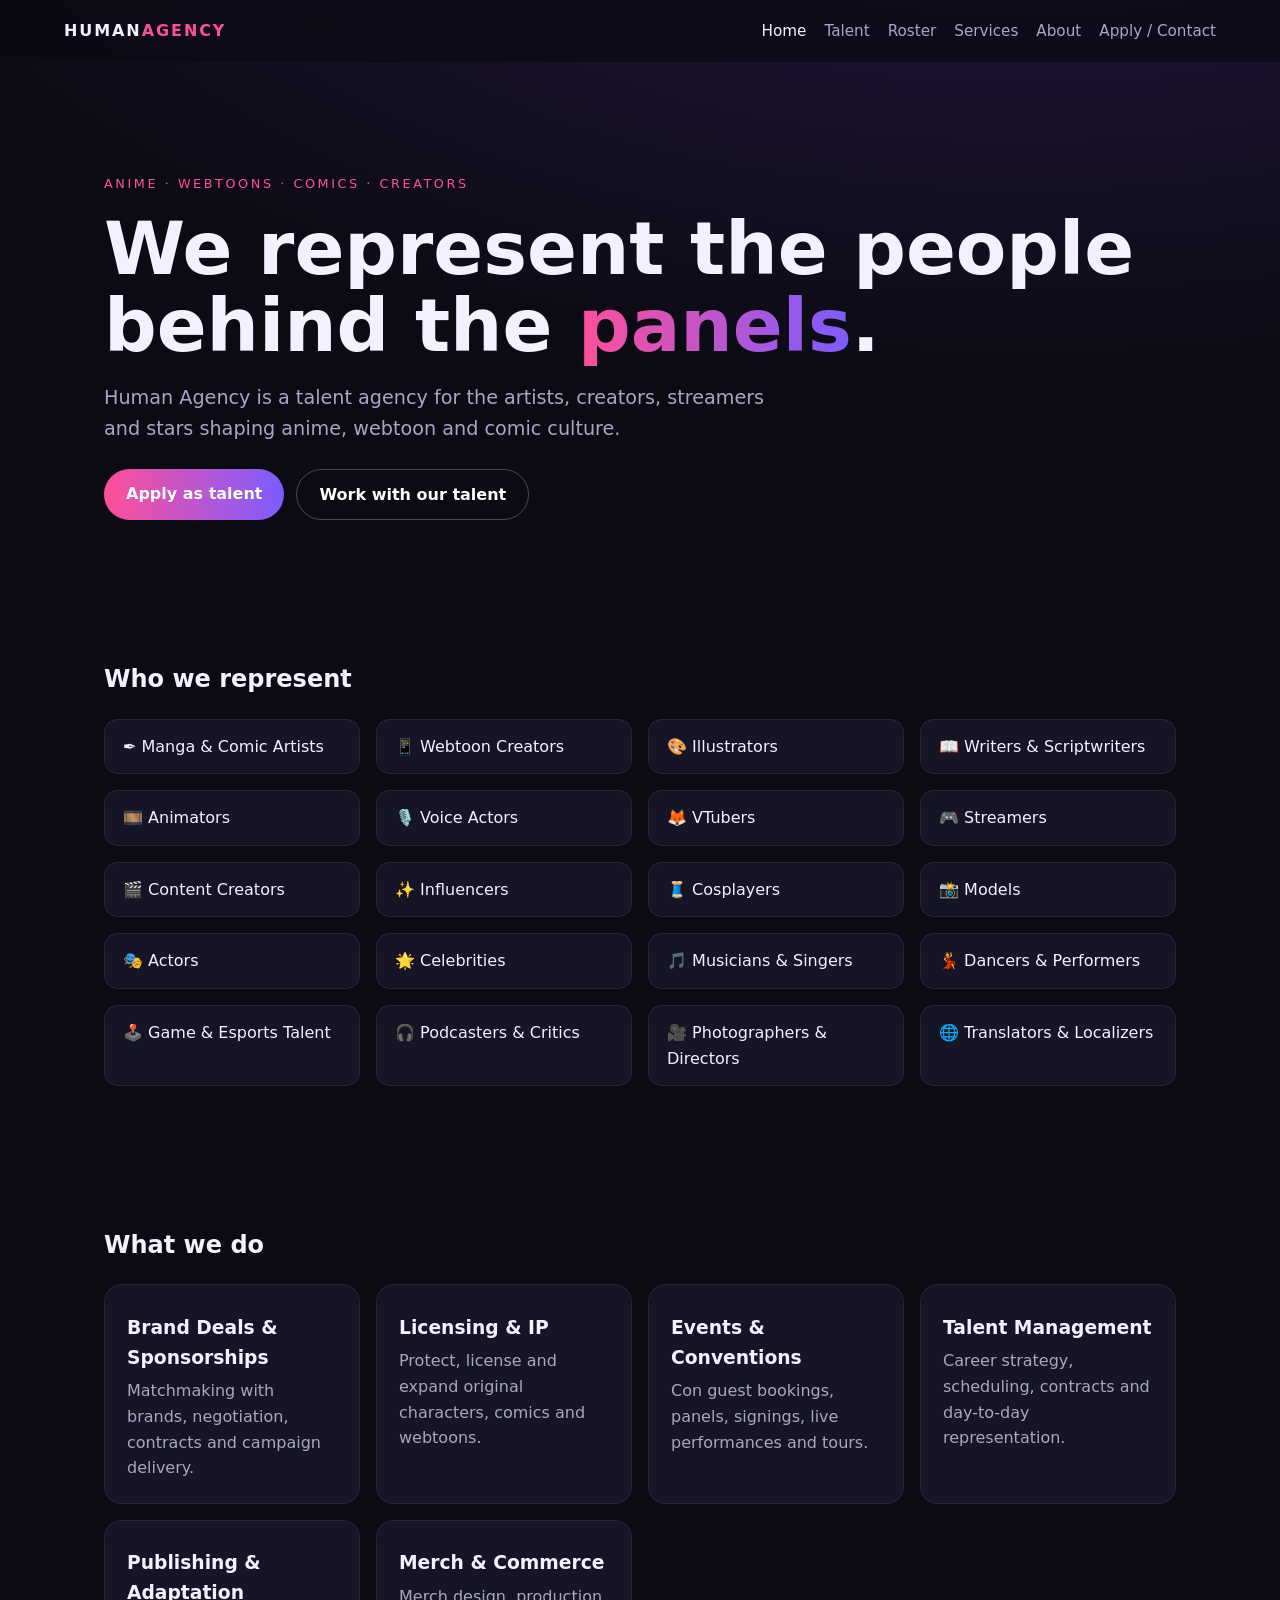
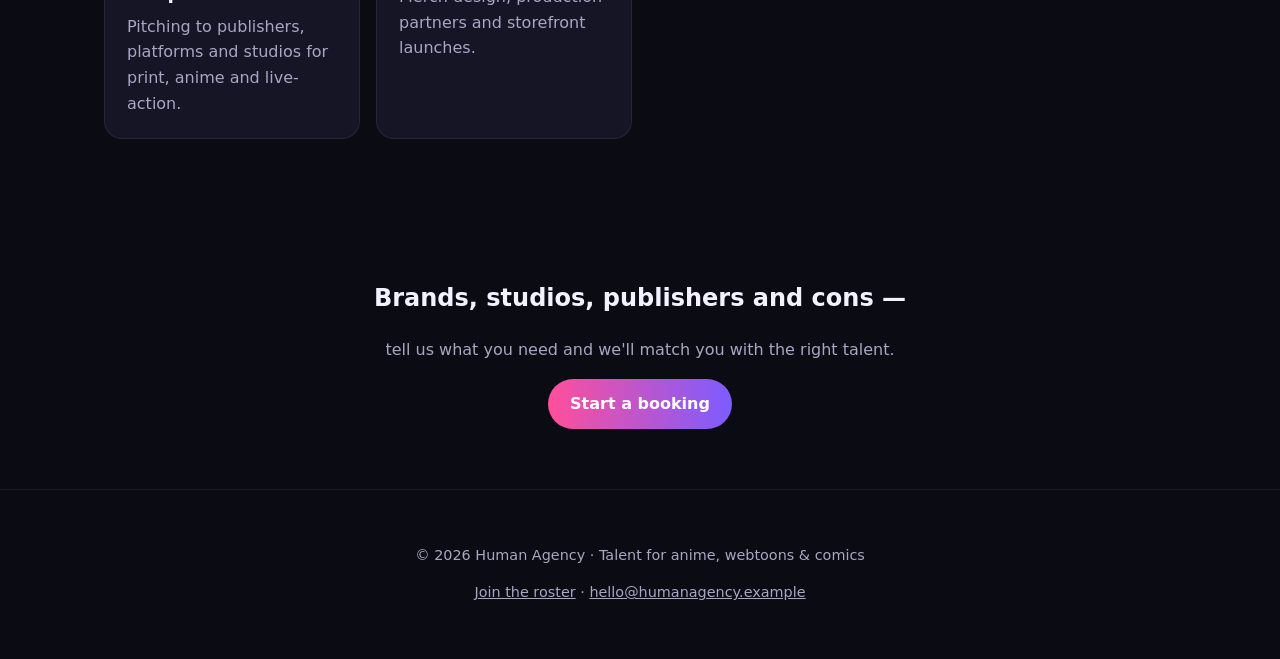
==== public/index.html @ daccbf89 "Initial Human Agency static site" ====
<!doctype html><html lang="en"><head><meta charset="utf-8"><meta name="viewport" content="width=device-width,initial-scale=1">
<title>Home · Human Agency</title><meta name="description" content="Human Agency — talent representation for anime, webtoons, comics and the creators, streamers and stars around them.">
<link rel="stylesheet" href="styles.css"></head><body>
<header class="nav"><a class="logo" href="index.html">HUMAN<span>AGENCY</span></a><nav><a href="index.html" class=active>Home</a><a href="talent.html">Talent</a><a href="roster.html">Roster</a><a href="services.html">Services</a><a href="about.html">About</a><a href="apply.html">Apply / Contact</a></nav></header>
<main><section class="hero"><p class="tag">Anime · Webtoons · Comics · Creators</p><h1>We represent the people<br>behind the <em>panels</em>.</h1>
<p class="lead">Human Agency is a talent agency for the artists, creators, streamers and stars shaping anime, webtoon and comic culture.</p>
<div class="btns"><a class="btn" href="apply.html">Apply as talent</a><a class="btn ghost" href="services.html">Work with our talent</a></div></section>
<section><h2>Who we represent</h2><div class="grid"><a class="chip" href="talent.html">✒️ Manga & Comic Artists</a><a class="chip" href="talent.html">📱 Webtoon Creators</a><a class="chip" href="talent.html">🎨 Illustrators</a><a class="chip" href="talent.html">📖 Writers & Scriptwriters</a><a class="chip" href="talent.html">🎞️ Animators</a><a class="chip" href="talent.html">🎙️ Voice Actors</a><a class="chip" href="talent.html">🦊 VTubers</a><a class="chip" href="talent.html">🎮 Streamers</a><a class="chip" href="talent.html">🎬 Content Creators</a><a class="chip" href="talent.html">✨ Influencers</a><a class="chip" href="talent.html">🧵 Cosplayers</a><a class="chip" href="talent.html">📸 Models</a><a class="chip" href="talent.html">🎭 Actors</a><a class="chip" href="talent.html">🌟 Celebrities</a><a class="chip" href="talent.html">🎵 Musicians & Singers</a><a class="chip" href="talent.html">💃 Dancers & Performers</a><a class="chip" href="talent.html">🕹️ Game & Esports Talent</a><a class="chip" href="talent.html">🎧 Podcasters & Critics</a><a class="chip" href="talent.html">🎥 Photographers & Directors</a><a class="chip" href="talent.html">🌐 Translators & Localizers</a></div></section>
<section><h2>What we do</h2><div class="grid"><div class="card"><h3>Brand Deals & Sponsorships</h3><p>Matchmaking with brands, negotiation, contracts and campaign delivery.</p></div><div class="card"><h3>Licensing & IP</h3><p>Protect, license and expand original characters, comics and webtoons.</p></div><div class="card"><h3>Events & Conventions</h3><p>Con guest bookings, panels, signings, live performances and tours.</p></div><div class="card"><h3>Talent Management</h3><p>Career strategy, scheduling, contracts and day-to-day representation.</p></div><div class="card"><h3>Publishing & Adaptation</h3><p>Pitching to publishers, platforms and studios for print, anime and live-action.</p></div><div class="card"><h3>Merch & Commerce</h3><p>Merch design, production partners and storefront launches.</p></div></div></section>
<section class="cta"><h2>Brands, studios, publishers and cons —</h2><p>tell us what you need and we'll match you with the right talent.</p><a class="btn" href="apply.html#brand">Start a booking</a></section></main>
<footer><p>© 2026 Human Agency · Talent for anime, webtoons & comics</p><p><a href="apply.html">Join the roster</a> · <a href="mailto:hello@humanagency.example">hello@humanagency.example</a></p></footer>
</body></html>
---- public/styles.css ----
:root{--bg:#0b0b14;--fg:#f3f1ff;--mut:#a9a6c4;--acc:#ff4f9a;--acc2:#7c5cff;--card:#151526}
*{box-sizing:border-box}body{margin:0;font-family:system-ui,-apple-system,Segoe UI,Roboto,sans-serif;background:radial-gradient(1200px 600px at 80% -10%,#2a1846,transparent),var(--bg);color:var(--fg);line-height:1.6}
a{color:inherit}.nav{display:flex;justify-content:space-between;align-items:center;padding:18px 5vw;position:sticky;top:0;background:#0b0b14cc;backdrop-filter:blur(10px);z-index:9;flex-wrap:wrap;gap:10px}
.logo{font-weight:900;letter-spacing:.12em;text-decoration:none}.logo span{color:var(--acc)}nav a{margin-left:18px;text-decoration:none;color:var(--mut);font-size:.95rem}nav a.active,nav a:hover{color:var(--fg)}
main section{padding:60px 5vw;max-width:1200px;margin:auto}.narrow{max-width:760px!important}
.hero{padding-top:100px!important}.hero h1{font-size:clamp(2.4rem,6vw,4.6rem);line-height:1.05;margin:.2em 0}.hero em{font-style:normal;background:linear-gradient(90deg,var(--acc),var(--acc2));-webkit-background-clip:text;color:transparent}
.tag{color:var(--acc);text-transform:uppercase;letter-spacing:.2em;font-size:.8rem}.lead{font-size:1.2rem;color:var(--mut);max-width:680px}
.btns{display:flex;gap:12px;flex-wrap:wrap;margin-top:24px}.btn{display:inline-block;padding:12px 22px;border-radius:999px;background:linear-gradient(90deg,var(--acc),var(--acc2));color:#fff;text-decoration:none;font-weight:700;border:0;cursor:pointer;font-size:1rem}.btn.ghost{background:transparent;border:1px solid #ffffff40}
.grid{display:grid;grid-template-columns:repeat(auto-fill,minmax(240px,1fr));gap:16px}.card{background:var(--card);border:1px solid #ffffff12;border-radius:18px;padding:22px;transition:.2s}.card:hover{transform:translateY(-3px);border-color:var(--acc)}
.card h3{margin:.3em 0}.card p{color:var(--mut);margin:0}.ico{font-size:2rem}.chip{padding:14px 18px;border-radius:14px;background:var(--card);text-decoration:none;border:1px solid #ffffff12}.chip:hover{border-color:var(--acc)}
.avatar{width:72px;height:72px;border-radius:50%;display:grid;place-items:center;font-size:2rem;background:linear-gradient(135deg,var(--acc2),var(--acc))}.muted{color:var(--acc)!important;font-size:.9rem}
.badge{font-size:.75rem;background:var(--acc2);color:#fff;padding:2px 10px;border-radius:99px}
.cta{text-align:center}.cta p{color:var(--mut)}
form{display:grid;gap:14px}label{display:grid;gap:6px;color:var(--mut)}input,select,textarea{background:var(--card);border:1px solid #ffffff22;color:var(--fg);padding:12px;border-radius:10px;font:inherit}
.seg{display:flex;gap:18px;flex-wrap:wrap}.seg label{display:flex;gap:8px;align-items:center;color:var(--fg)}
footer{padding:40px 5vw;color:var(--mut);border-top:1px solid #ffffff12;text-align:center;font-size:.9rem}
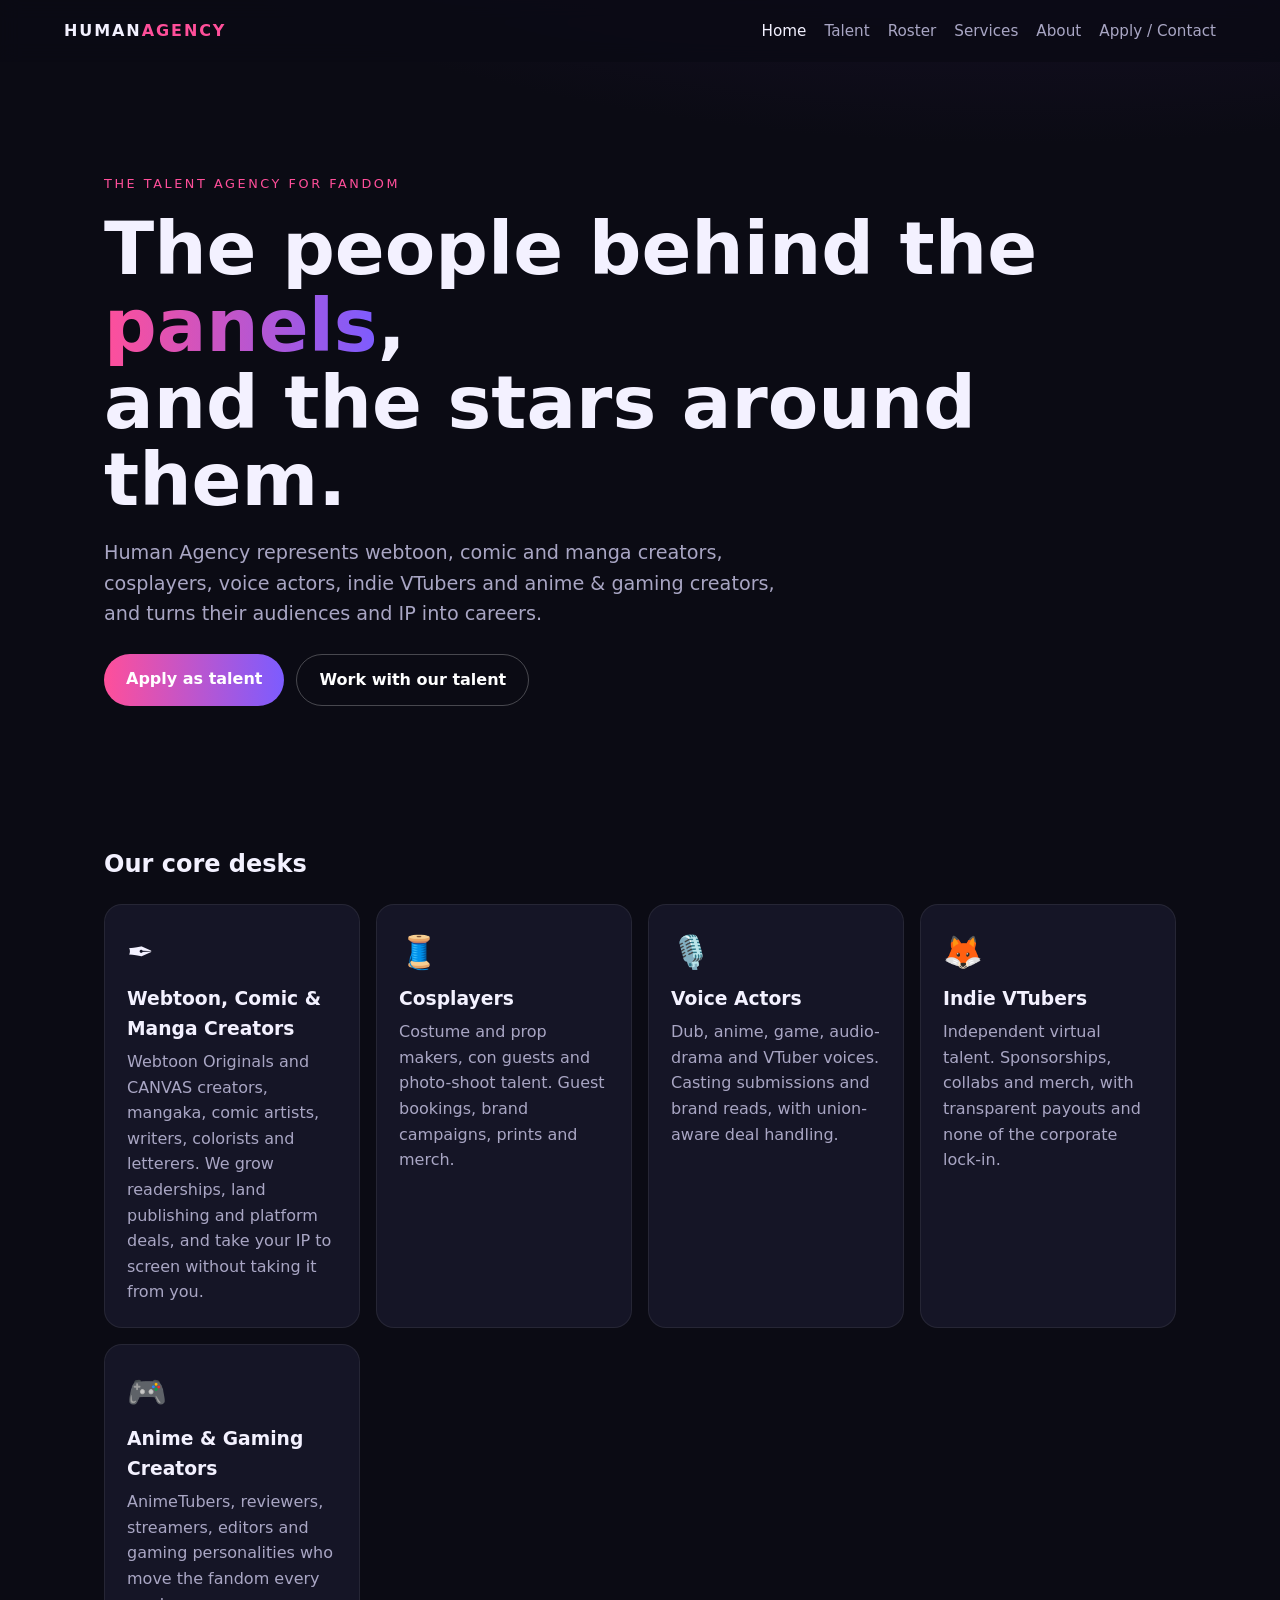
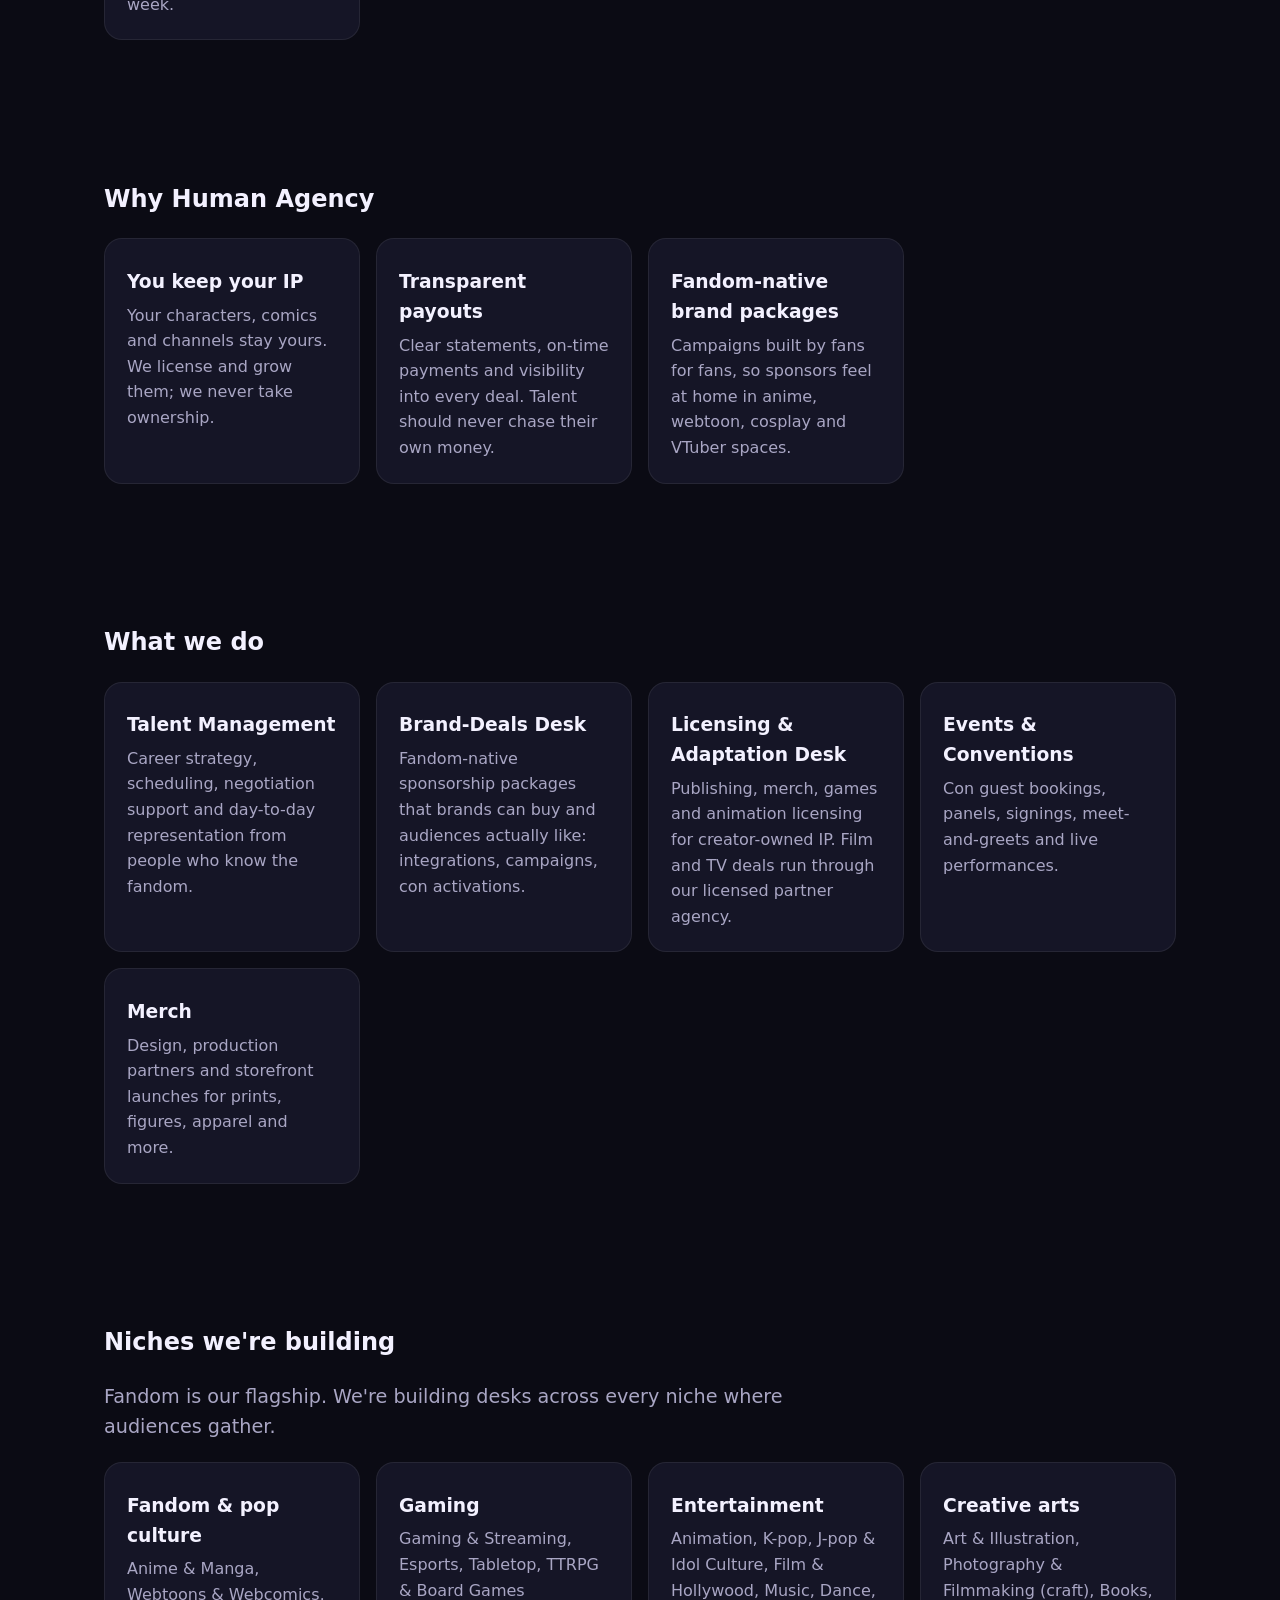
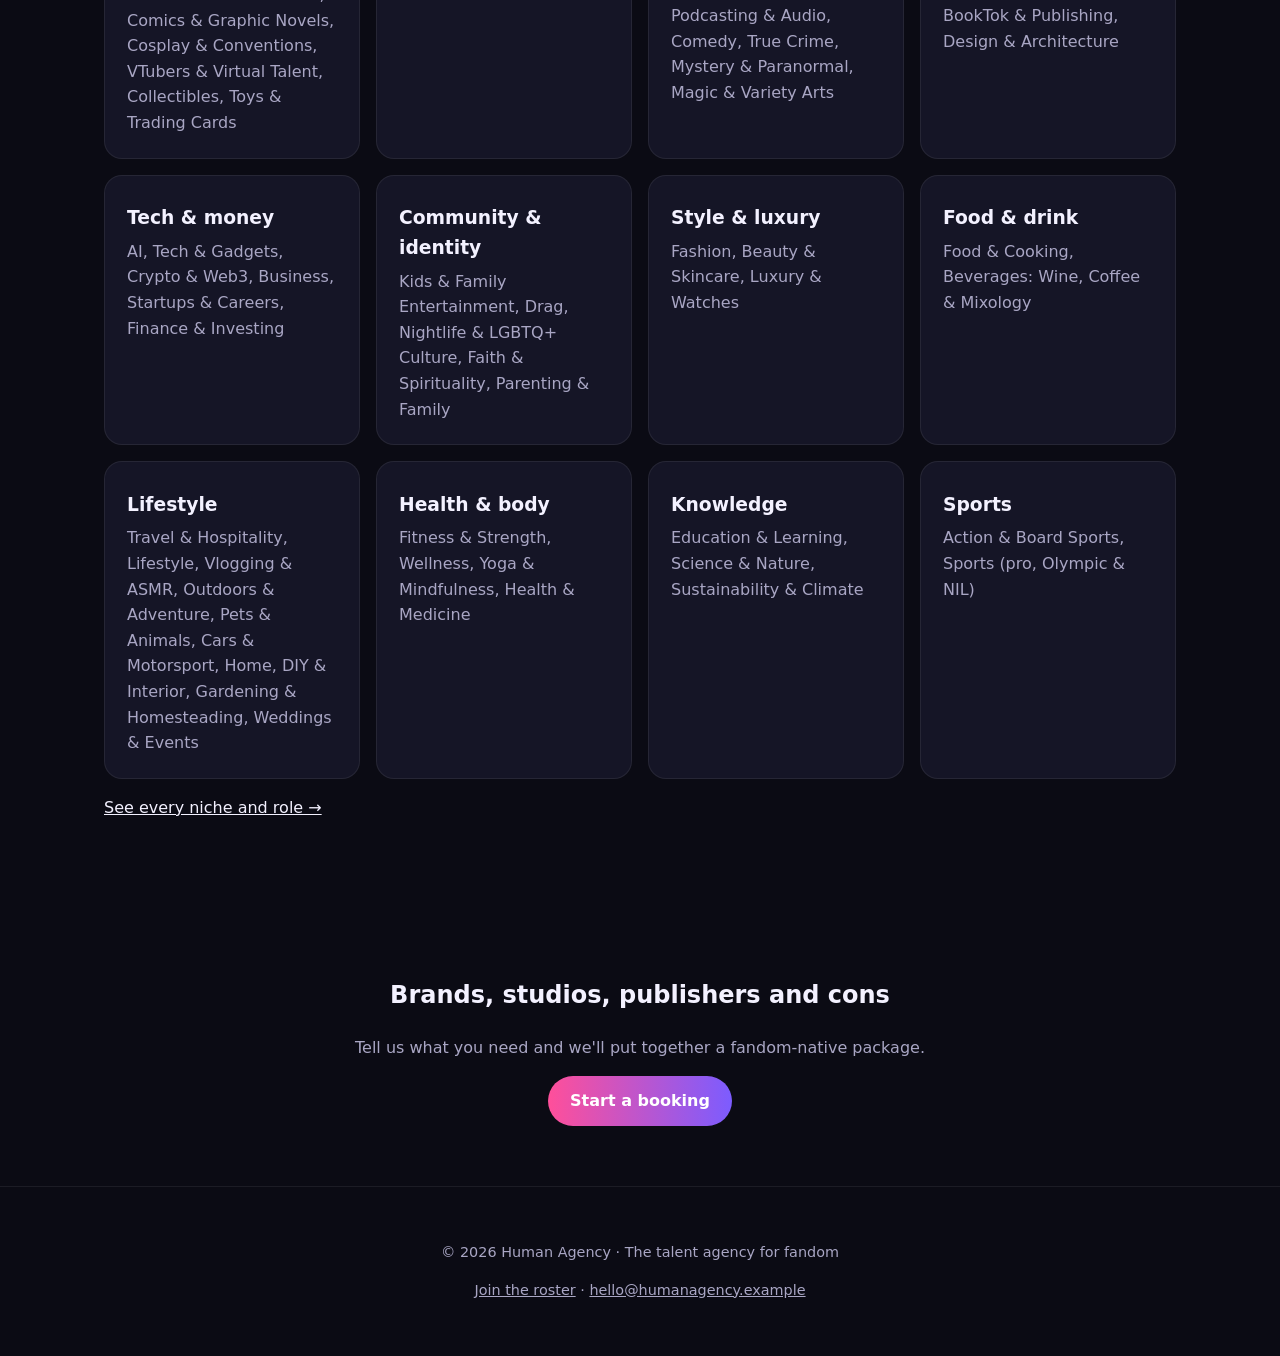
==== commit fe706cca: "Reposition as the talent agency for fandom; add core desks, differentiators, niches we're building" ====
--- a/public/index.html
+++ b/public/index.html
@@ -1,12 +1,14 @@
 <!doctype html><html lang="en"><head><meta charset="utf-8"><meta name="viewport" content="width=device-width,initial-scale=1">
-<title>Home · Human Agency</title><meta name="description" content="Human Agency — talent representation for anime, webtoons, comics and the creators, streamers and stars around them.">
+<title>Home · Human Agency</title><meta name="description" content="Human Agency is the talent agency for fandom: the people behind the panels and the stars around them.">
 <link rel="stylesheet" href="styles.css"></head><body>
 <header class="nav"><a class="logo" href="index.html">HUMAN<span>AGENCY</span></a><nav><a href="index.html" class=active>Home</a><a href="talent.html">Talent</a><a href="roster.html">Roster</a><a href="services.html">Services</a><a href="about.html">About</a><a href="apply.html">Apply / Contact</a></nav></header>
-<main><section class="hero"><p class="tag">Anime · Webtoons · Comics · Creators</p><h1>We represent the people<br>behind the <em>panels</em>.</h1>
-<p class="lead">Human Agency is a talent agency for the artists, creators, streamers and stars shaping anime, webtoon and comic culture.</p>
+<main><section class="hero"><p class="tag">The talent agency for fandom</p><h1>The people behind the <em>panels</em>,<br>and the stars around them.</h1>
+<p class="lead">Human Agency represents webtoon, comic and manga creators, cosplayers, voice actors, indie VTubers and anime &amp; gaming creators, and turns their audiences and IP into careers.</p>
 <div class="btns"><a class="btn" href="apply.html">Apply as talent</a><a class="btn ghost" href="services.html">Work with our talent</a></div></section>
-<section><h2>Who we represent</h2><div class="grid"><a class="chip" href="talent.html">✒️ Manga & Comic Artists</a><a class="chip" href="talent.html">📱 Webtoon Creators</a><a class="chip" href="talent.html">🎨 Illustrators</a><a class="chip" href="talent.html">📖 Writers & Scriptwriters</a><a class="chip" href="talent.html">🎞️ Animators</a><a class="chip" href="talent.html">🎙️ Voice Actors</a><a class="chip" href="talent.html">🦊 VTubers</a><a class="chip" href="talent.html">🎮 Streamers</a><a class="chip" href="talent.html">🎬 Content Creators</a><a class="chip" href="talent.html">✨ Influencers</a><a class="chip" href="talent.html">🧵 Cosplayers</a><a class="chip" href="talent.html">📸 Models</a><a class="chip" href="talent.html">🎭 Actors</a><a class="chip" href="talent.html">🌟 Celebrities</a><a class="chip" href="talent.html">🎵 Musicians & Singers</a><a class="chip" href="talent.html">💃 Dancers & Performers</a><a class="chip" href="talent.html">🕹️ Game & Esports Talent</a><a class="chip" href="talent.html">🎧 Podcasters & Critics</a><a class="chip" href="talent.html">🎥 Photographers & Directors</a><a class="chip" href="talent.html">🌐 Translators & Localizers</a></div></section>
-<section><h2>What we do</h2><div class="grid"><div class="card"><h3>Brand Deals & Sponsorships</h3><p>Matchmaking with brands, negotiation, contracts and campaign delivery.</p></div><div class="card"><h3>Licensing & IP</h3><p>Protect, license and expand original characters, comics and webtoons.</p></div><div class="card"><h3>Events & Conventions</h3><p>Con guest bookings, panels, signings, live performances and tours.</p></div><div class="card"><h3>Talent Management</h3><p>Career strategy, scheduling, contracts and day-to-day representation.</p></div><div class="card"><h3>Publishing & Adaptation</h3><p>Pitching to publishers, platforms and studios for print, anime and live-action.</p></div><div class="card"><h3>Merch & Commerce</h3><p>Merch design, production partners and storefront launches.</p></div></div></section>
-<section class="cta"><h2>Brands, studios, publishers and cons —</h2><p>tell us what you need and we'll match you with the right talent.</p><a class="btn" href="apply.html#brand">Start a booking</a></section></main>
-<footer><p>© 2026 Human Agency · Talent for anime, webtoons & comics</p><p><a href="apply.html">Join the roster</a> · <a href="mailto:hello@humanagency.example">hello@humanagency.example</a></p></footer>
+<section><h2>Our core desks</h2><div class="grid"><div class="card"><div class="ico">✒️</div><h3>Webtoon, Comic &amp; Manga Creators</h3><p>Webtoon Originals and CANVAS creators, mangaka, comic artists, writers, colorists and letterers. We grow readerships, land publishing and platform deals, and take your IP to screen without taking it from you.</p></div><div class="card"><div class="ico">🧵</div><h3>Cosplayers</h3><p>Costume and prop makers, con guests and photo-shoot talent. Guest bookings, brand campaigns, prints and merch.</p></div><div class="card"><div class="ico">🎙️</div><h3>Voice Actors</h3><p>Dub, anime, game, audio-drama and VTuber voices. Casting submissions and brand reads, with union-aware deal handling.</p></div><div class="card"><div class="ico">🦊</div><h3>Indie VTubers</h3><p>Independent virtual talent. Sponsorships, collabs and merch, with transparent payouts and none of the corporate lock-in.</p></div><div class="card"><div class="ico">🎮</div><h3>Anime &amp; Gaming Creators</h3><p>AnimeTubers, reviewers, streamers, editors and gaming personalities who move the fandom every week.</p></div></div></section>
+<section><h2>Why Human Agency</h2><div class="grid"><div class="card"><h3>You keep your IP</h3><p>Your characters, comics and channels stay yours. We license and grow them; we never take ownership.</p></div><div class="card"><h3>Transparent payouts</h3><p>Clear statements, on-time payments and visibility into every deal. Talent should never chase their own money.</p></div><div class="card"><h3>Fandom-native brand packages</h3><p>Campaigns built by fans for fans, so sponsors feel at home in anime, webtoon, cosplay and VTuber spaces.</p></div></div></section>
+<section><h2>What we do</h2><div class="grid"><div class="card"><h3>Talent Management</h3><p>Career strategy, scheduling, negotiation support and day-to-day representation from people who know the fandom.</p></div><div class="card"><h3>Brand-Deals Desk</h3><p>Fandom-native sponsorship packages that brands can buy and audiences actually like: integrations, campaigns, con activations.</p></div><div class="card"><h3>Licensing & Adaptation Desk</h3><p>Publishing, merch, games and animation licensing for creator-owned IP. Film and TV deals run through our licensed partner agency.</p></div><div class="card"><h3>Events & Conventions</h3><p>Con guest bookings, panels, signings, meet-and-greets and live performances.</p></div><div class="card"><h3>Merch</h3><p>Design, production partners and storefront launches for prints, figures, apparel and more.</p></div></div></section>
+<section><h2>Niches we're building</h2><p class="lead">Fandom is our flagship. We're building desks across every niche where audiences gather.</p><div class="grid"><div class="card"><h3>Fandom &amp; pop culture</h3><p>Anime &amp; Manga, Webtoons &amp; Webcomics, Comics &amp; Graphic Novels, Cosplay &amp; Conventions, VTubers &amp; Virtual Talent, Collectibles, Toys &amp; Trading Cards</p></div><div class="card"><h3>Gaming</h3><p>Gaming &amp; Streaming, Esports, Tabletop, TTRPG &amp; Board Games</p></div><div class="card"><h3>Entertainment</h3><p>Animation, K-pop, J-pop &amp; Idol Culture, Film &amp; Hollywood, Music, Dance, Podcasting &amp; Audio, Comedy, True Crime, Mystery &amp; Paranormal, Magic &amp; Variety Arts</p></div><div class="card"><h3>Creative arts</h3><p>Art &amp; Illustration, Photography &amp; Filmmaking (craft), Books, BookTok &amp; Publishing, Design &amp; Architecture</p></div><div class="card"><h3>Tech &amp; money</h3><p>AI, Tech &amp; Gadgets, Crypto &amp; Web3, Business, Startups &amp; Careers, Finance &amp; Investing</p></div><div class="card"><h3>Community &amp; identity</h3><p>Kids &amp; Family Entertainment, Drag, Nightlife &amp; LGBTQ+ Culture, Faith &amp; Spirituality, Parenting &amp; Family</p></div><div class="card"><h3>Style &amp; luxury</h3><p>Fashion, Beauty &amp; Skincare, Luxury &amp; Watches</p></div><div class="card"><h3>Food &amp; drink</h3><p>Food &amp; Cooking, Beverages: Wine, Coffee &amp; Mixology</p></div><div class="card"><h3>Lifestyle</h3><p>Travel &amp; Hospitality, Lifestyle, Vlogging &amp; ASMR, Outdoors &amp; Adventure, Pets &amp; Animals, Cars &amp; Motorsport, Home, DIY &amp; Interior, Gardening &amp; Homesteading, Weddings &amp; Events</p></div><div class="card"><h3>Health &amp; body</h3><p>Fitness &amp; Strength, Wellness, Yoga &amp; Mindfulness, Health &amp; Medicine</p></div><div class="card"><h3>Knowledge</h3><p>Education &amp; Learning, Science &amp; Nature, Sustainability &amp; Climate</p></div><div class="card"><h3>Sports</h3><p>Action &amp; Board Sports, Sports (pro, Olympic &amp; NIL)</p></div></div><p><a href="talent.html#niches">See every niche and role →</a></p></section>
+<section class="cta"><h2>Brands, studios, publishers and cons</h2><p>Tell us what you need and we'll put together a fandom-native package.</p><a class="btn" href="apply.html#brand">Start a booking</a></section></main>
+<footer><p>© 2026 Human Agency · The talent agency for fandom</p><p><a href="apply.html">Join the roster</a> · <a href="mailto:hello@humanagency.example">hello@humanagency.example</a></p></footer>
 </body></html>
--- a/public/styles.css
+++ b/public/styles.css
@@ -14,3 +14,5 @@
 form{display:grid;gap:14px}label{display:grid;gap:6px;color:var(--mut)}input,select,textarea{background:var(--card);border:1px solid #ffffff22;color:var(--fg);padding:12px;border-radius:10px;font:inherit}
 .seg{display:flex;gap:18px;flex-wrap:wrap}.seg label{display:flex;gap:8px;align-items:center;color:var(--fg)}
 footer{padding:40px 5vw;color:var(--mut);border-top:1px solid #ffffff12;text-align:center;font-size:.9rem}
+.clusters{columns:3 300px;column-gap:16px}.cluster{break-inside:avoid;background:var(--card);border:1px solid #ffffff12;border-radius:18px;padding:18px 20px;margin-bottom:16px}
+.cluster h3{margin:.2em 0 .5em;color:var(--acc)}details{border-top:1px solid #ffffff10;padding:8px 0}summary{cursor:pointer;font-weight:600}details p{color:var(--mut);font-size:.9rem;margin:.5em 0 0}
